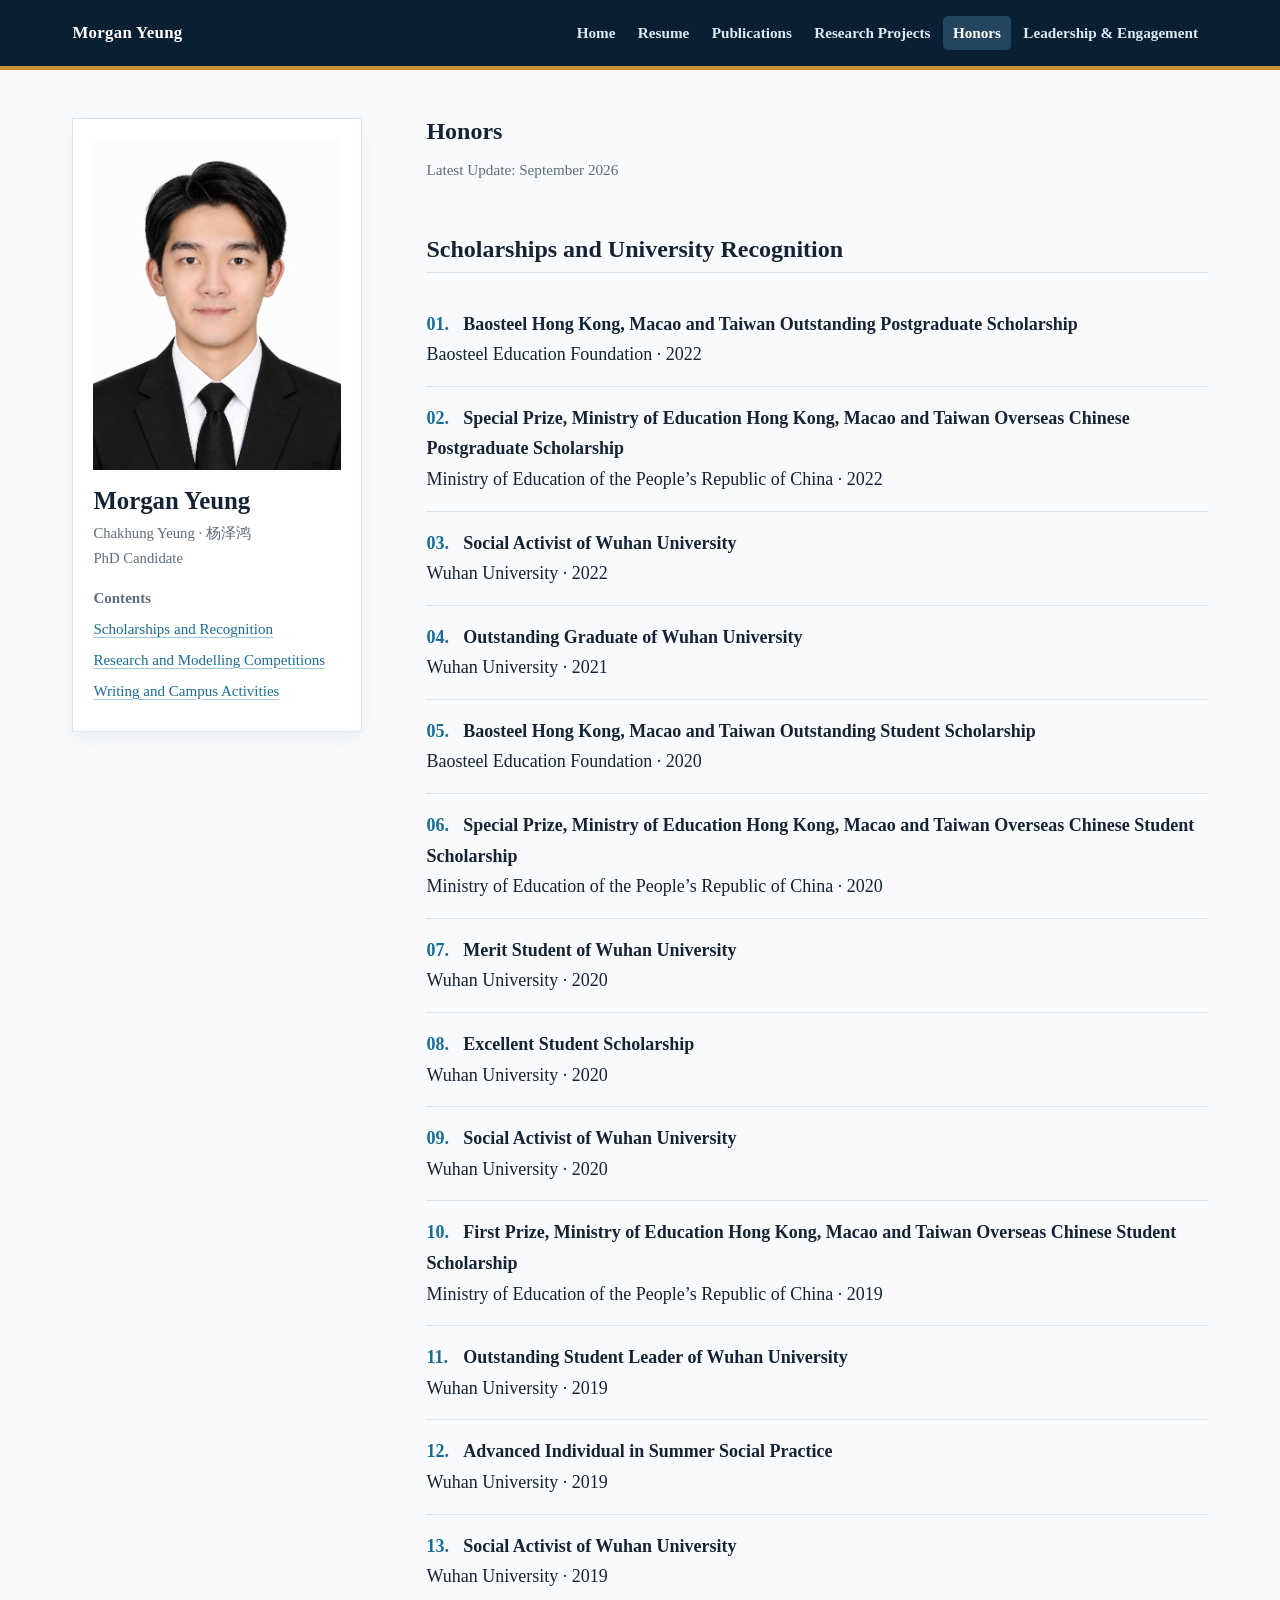
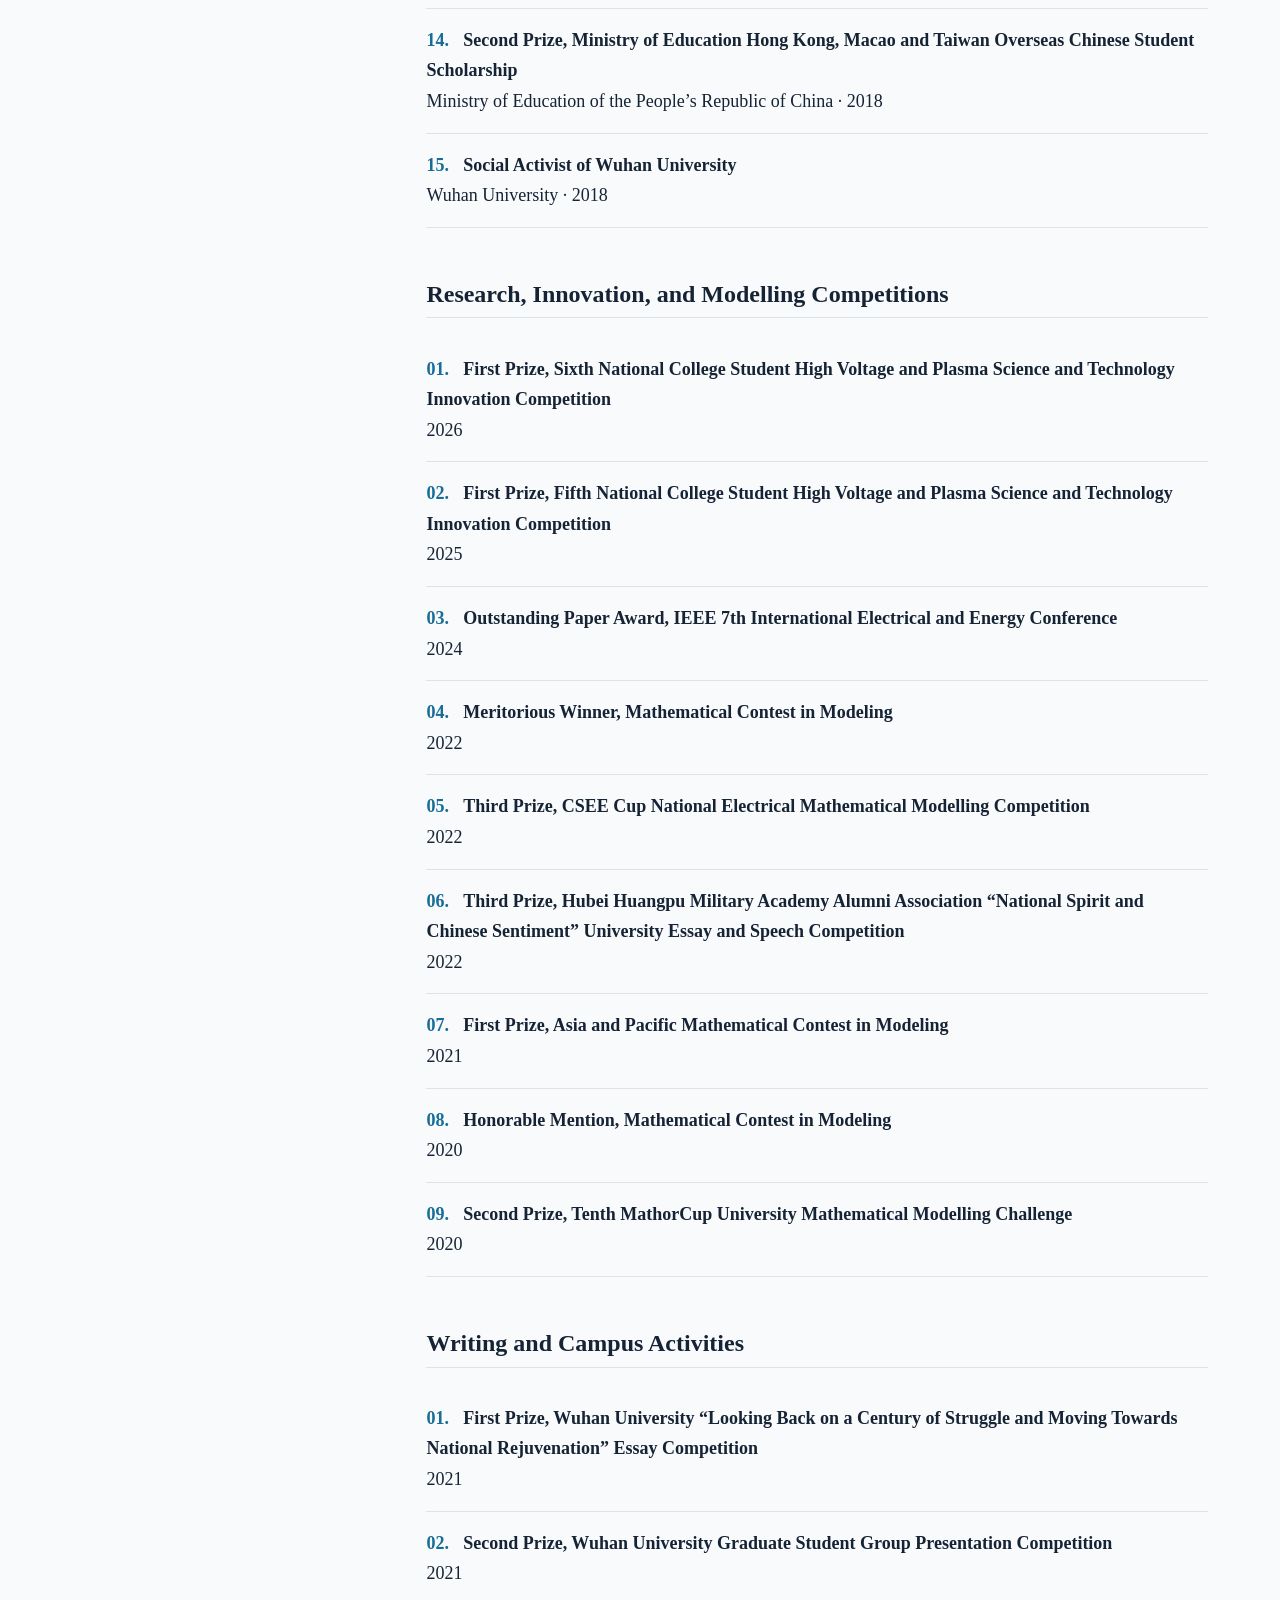
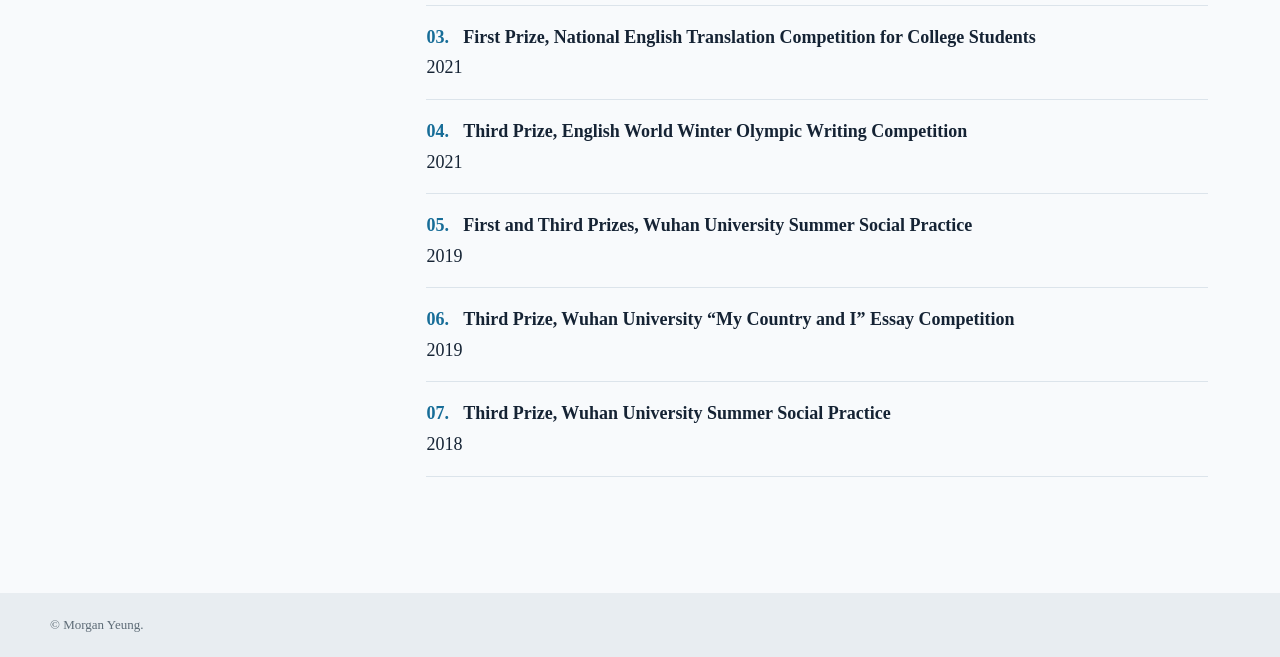
==== honors.html @ 5b08907d "Initial academic website" ====
<!doctype html>
<html lang="en"><head><meta charset="utf-8"><meta name="viewport" content="width=device-width,initial-scale=1"><meta name="description" content="Honors and awards of Morgan Yeung."><title>Honors | Morgan Yeung</title><link rel="icon" href="assets/favicon.svg"><link rel="stylesheet" href="styles.css?v=15"></head>
<body><header class="site-header"><div class="nav-wrap"><a class="brand" href="index.html">Morgan Yeung</a><nav class="topnav" aria-label="Primary"><a href="index.html">Home</a><a href="assets/Resume_ChakhungYeung.pdf" download="Resume_ChakhungYeung.pdf">Resume</a><a href="publications.html">Publications</a><a href="projects.html">Research Projects</a><a aria-current="page" href="honors.html">Honors</a><a href="leadership.html">Leadership &amp; Engagement</a></nav></div></header>
<main class="layout"><aside class="profile"><div class="profile-card"><img src="assets/morgan-yeung-profile.png" alt="Portrait of Morgan Yeung"><div><h1>Morgan Yeung</h1><p class="identity">Chakhung Yeung · 杨泽鸿<br>PhD Candidate</p><ul class="profile-list"><li class="profile-label">Contents</li><li><a href="#scholarships">Scholarships and Recognition</a></li><li><a href="#competitions">Research and Modelling Competitions</a></li><li><a href="#campus">Writing and Campus Activities</a></li></ul></div></div></aside>
<article class="content"><h2 class="page-title">Honors</h2><p class="latest-update">Latest Update: September 2026</p>
<section class="section" id="scholarships"><h2>Scholarships and University Recognition</h2><div class="award"><strong><span class="award-index">01.</span>Baosteel Hong Kong, Macao and Taiwan Outstanding Postgraduate Scholarship</strong><span>Baosteel Education Foundation · 2022</span></div><div class="award"><strong><span class="award-index">02.</span>Special Prize, Ministry of Education Hong Kong, Macao and Taiwan Overseas Chinese Postgraduate Scholarship</strong><span>Ministry of Education of the People’s Republic of China · 2022</span></div><div class="award"><strong><span class="award-index">03.</span>Social Activist of Wuhan University</strong><span>Wuhan University · 2022</span></div><div class="award"><strong><span class="award-index">04.</span>Outstanding Graduate of Wuhan University</strong><span>Wuhan University · 2021</span></div><div class="award"><strong><span class="award-index">05.</span>Baosteel Hong Kong, Macao and Taiwan Outstanding Student Scholarship</strong><span>Baosteel Education Foundation · 2020</span></div><div class="award"><strong><span class="award-index">06.</span>Special Prize, Ministry of Education Hong Kong, Macao and Taiwan Overseas Chinese Student Scholarship</strong><span>Ministry of Education of the People’s Republic of China · 2020</span></div><div class="award"><strong><span class="award-index">07.</span>Merit Student of Wuhan University</strong><span>Wuhan University · 2020</span></div><div class="award"><strong><span class="award-index">08.</span>Excellent Student Scholarship</strong><span>Wuhan University · 2020</span></div><div class="award"><strong><span class="award-index">09.</span>Social Activist of Wuhan University</strong><span>Wuhan University · 2020</span></div><div class="award"><strong><span class="award-index">10.</span>First Prize, Ministry of Education Hong Kong, Macao and Taiwan Overseas Chinese Student Scholarship</strong><span>Ministry of Education of the People’s Republic of China · 2019</span></div><div class="award"><strong><span class="award-index">11.</span>Outstanding Student Leader of Wuhan University</strong><span>Wuhan University · 2019</span></div><div class="award"><strong><span class="award-index">12.</span>Advanced Individual in Summer Social Practice</strong><span>Wuhan University · 2019</span></div><div class="award"><strong><span class="award-index">13.</span>Social Activist of Wuhan University</strong><span>Wuhan University · 2019</span></div><div class="award"><strong><span class="award-index">14.</span>Second Prize, Ministry of Education Hong Kong, Macao and Taiwan Overseas Chinese Student Scholarship</strong><span>Ministry of Education of the People’s Republic of China · 2018</span></div><div class="award"><strong><span class="award-index">15.</span>Social Activist of Wuhan University</strong><span>Wuhan University · 2018</span></div></section>
<section class="section" id="competitions"><h2>Research, Innovation, and Modelling Competitions</h2><div class="award"><strong><span class="award-index">01.</span>First Prize, Sixth National College Student High Voltage and Plasma Science and Technology Innovation Competition</strong><span>2026</span></div><div class="award"><strong><span class="award-index">02.</span>First Prize, Fifth National College Student High Voltage and Plasma Science and Technology Innovation Competition</strong><span>2025</span></div><div class="award"><strong><span class="award-index">03.</span>Outstanding Paper Award, IEEE 7th International Electrical and Energy Conference</strong><span>2024</span></div><div class="award"><strong><span class="award-index">04.</span>Meritorious Winner, Mathematical Contest in Modeling</strong><span>2022</span></div><div class="award"><strong><span class="award-index">05.</span>Third Prize, CSEE Cup National Electrical Mathematical Modelling Competition</strong><span>2022</span></div><div class="award"><strong><span class="award-index">06.</span>Third Prize, Hubei Huangpu Military Academy Alumni Association “National Spirit and Chinese Sentiment” University Essay and Speech Competition</strong><span>2022</span></div><div class="award"><strong><span class="award-index">07.</span>First Prize, Asia and Pacific Mathematical Contest in Modeling</strong><span>2021</span></div><div class="award"><strong><span class="award-index">08.</span>Honorable Mention, Mathematical Contest in Modeling</strong><span>2020</span></div><div class="award"><strong><span class="award-index">09.</span>Second Prize, Tenth MathorCup University Mathematical Modelling Challenge</strong><span>2020</span></div></section>
<section class="section" id="campus"><h2>Writing and Campus Activities</h2><div class="award"><strong><span class="award-index">01.</span>First Prize, Wuhan University “Looking Back on a Century of Struggle and Moving Towards National Rejuvenation” Essay Competition</strong><span>2021</span></div><div class="award"><strong><span class="award-index">02.</span>Second Prize, Wuhan University Graduate Student Group Presentation Competition</strong><span>2021</span></div><div class="award"><strong><span class="award-index">03.</span>First Prize, National English Translation Competition for College Students</strong><span>2021</span></div><div class="award"><strong><span class="award-index">04.</span>Third Prize, English World Winter Olympic Writing Competition</strong><span>2021</span></div><div class="award"><strong><span class="award-index">05.</span>First and Third Prizes, Wuhan University Summer Social Practice</strong><span>2019</span></div><div class="award"><strong><span class="award-index">06.</span>Third Prize, Wuhan University “My Country and I” Essay Competition</strong><span>2019</span></div><div class="award"><strong><span class="award-index">07.</span>Third Prize, Wuhan University Summer Social Practice</strong><span>2018</span></div></section></article></main><footer class="site-footer"><div>© Morgan Yeung.</div></footer></body></html>
---- styles.css ----
:root{--ink:#152334;--muted:#5f6d7b;--paper:#f8fafc;--line:#dce4eb;--navy:#0b1f33;--blue:#176d98;--pale:#eaf4f8;--gold:#c99335;--max:1180px}*{box-sizing:border-box}html{scroll-behavior:smooth}body{margin:0;background:var(--paper);color:var(--ink);font:16px/1.7 Georgia,"Times New Roman",serif}a{color:var(--blue);text-decoration-color:#9ccce1;text-underline-offset:3px}a:hover{color:#0b4b6d}.site-header{background:var(--navy);color:#fff;border-bottom:4px solid var(--gold)}.nav-wrap{max-width:var(--max);margin:auto;padding:1rem 1.4rem;display:flex;justify-content:space-between;gap:1.5rem;align-items:center}.brand{font-family:Arial,sans-serif;font-weight:700;font-size:1.05rem;color:#fff;text-decoration:none;letter-spacing:.02em}.topnav{display:flex;flex-wrap:wrap;gap:.2rem}.topnav a{font:600 .83rem/1.3 Arial,sans-serif;color:#dceaf2;text-decoration:none;padding:.45rem .6rem;border-radius:5px}.topnav a:hover,.topnav a[aria-current=page]{color:#fff;background:#23465e}.layout{max-width:var(--max);margin:0 auto;padding:3rem 1.4rem 4rem;display:grid;grid-template-columns:290px minmax(0,1fr);gap:4rem}.profile{align-self:start}.profile-card{background:#fff;border:1px solid var(--line);padding:1.25rem;box-shadow:0 8px 22px rgb(21 35 52/.05)}.profile img{width:100%;aspect-ratio:1/1.05;object-fit:cover;display:block;margin-bottom:1.1rem}.profile h1{font-size:1.65rem;line-height:1.15;margin:0 0 .3rem}.identity{color:var(--muted);font-size:.92rem;margin:.2rem 0 1rem}.profile-list{font:14px/1.55 Arial,sans-serif;margin:0;padding:0;list-style:none}.profile-list li{margin:.48rem 0}.profile-list a{word-break:break-word}.content{min-width:0}.eyebrow{font:700 .72rem/1 Arial,sans-serif;letter-spacing:.13em;text-transform:uppercase;color:var(--blue);margin:0 0 .8rem}.lead{font-size:1.22rem;line-height:1.72;margin:0 0 2rem;max-width:780px}.page-title{font-size:2.55rem;line-height:1.15;margin:0 0 .7rem}.section{margin:3.25rem 0}.section h2{font-size:1.55rem;line-height:1.2;margin:0 0 1.2rem;padding-bottom:.55rem;border-bottom:1px solid var(--line)}.section h3{font-size:1.15rem;line-height:1.3;margin:0 0 .4rem}.interest-grid{display:grid;grid-template-columns:repeat(3,minmax(0,1fr));gap:1rem}.interest{background:#fff;border-top:3px solid var(--blue);padding:1.2rem 1.15rem}.interest p,.pub p,.timeline p{margin:.35rem 0;color:#40505e}.timeline{border-left:2px solid #bdd8e6;margin-left:.25rem;padding-left:1.45rem}.timeline-item{position:relative;padding:0 0 1.5rem}.timeline-item:before{content:"";position:absolute;left:-1.93rem;top:.45rem;width:.78rem;height:.78rem;border-radius:50%;background:var(--blue);border:3px solid var(--paper)}.date{font:700 .78rem/1 Arial,sans-serif;color:var(--blue);letter-spacing:.04em;text-transform:uppercase}.pub{padding:1.15rem 0;border-bottom:1px solid var(--line)}.pub:first-of-type{border-top:1px solid var(--line)}.pub-title{font-weight:700;font-size:1.03rem;line-height:1.38;margin:0}.venue{font-style:italic}.tag{display:inline-block;font:700 .68rem/1 Arial,sans-serif;letter-spacing:.05em;text-transform:uppercase;border:1px solid #bcd4e0;color:#28617c;padding:.3rem .42rem;margin:.55rem .35rem 0 0}.button-row{margin-top:.85rem;display:flex;flex-wrap:wrap;gap:.5rem}.button{display:inline-block;border:1px solid #9fc6d8;border-radius:4px;padding:.32rem .6rem;font:700 .73rem/1 Arial,sans-serif;text-decoration:none}.button:hover{background:var(--pale)}.project{background:#fff;border:1px solid var(--line);padding:1.4rem 1.5rem;margin:1rem 0}.project-meta{font:700 .76rem/1.4 Arial,sans-serif;text-transform:uppercase;letter-spacing:.045em;color:var(--blue);margin:.2rem 0 .75rem}.split{display:grid;grid-template-columns:repeat(2,minmax(0,1fr));gap:1rem}.award{padding:1rem 0;border-bottom:1px solid var(--line)}.award strong{display:block}.engagement{display:grid;grid-template-columns:1.15fr .85fr;gap:1.4rem;padding:1.5rem 0;border-bottom:1px solid var(--line)}.engagement img{width:100%;height:215px;object-fit:cover}.engagement figure{margin:0}.engagement figcaption{font:12px/1.45 Arial,sans-serif;color:var(--muted);margin-top:.4rem}.note{background:var(--pale);border-left:4px solid var(--blue);padding:1rem 1.2rem;color:#314653}.site-footer{background:#e8edf1;color:#5d6b76;font:13px/1.5 Arial,sans-serif;padding:1.4rem}.site-footer div{max-width:var(--max);margin:auto}@media(max-width:820px){.layout{grid-template-columns:1fr;gap:2rem;padding-top:2rem}.profile{max-width:none}.profile-card{display:grid;grid-template-columns:120px 1fr;gap:1rem}.profile img{grid-row:span 2;margin:0}.interest-grid,.split{grid-template-columns:1fr}.engagement{grid-template-columns:1fr}.nav-wrap{align-items:flex-start;flex-direction:column;gap:.7rem}}@media(max-width:520px){.layout{padding:1.5rem 1rem 3rem}.nav-wrap{padding:1rem}.topnav{gap:.1rem}.topnav a{padding:.35rem .42rem;font-size:.76rem}.profile-card{grid-template-columns:95px 1fr;padding:1rem}.profile h1{font-size:1.3rem}.page-title{font-size:2.05rem}.lead{font-size:1.08rem}}
body,.brand,.topnav a,.profile-list,.eyebrow,.date,.tag,.button,.project-meta,.engagement figcaption,.site-footer{font-family:"Times New Roman","SimSun","Songti SC",serif}.profile img{aspect-ratio:auto;height:auto;object-fit:contain;object-position:top center;background:#edf2f5}.profile-label{font-weight:700;color:var(--muted);margin-top:1rem!important}.profile-links{border-top:1px solid var(--line);margin-top:1rem;padding-top:.8rem;display:grid;gap:.35rem;font-size:.9rem}.profile-links p{font-weight:700;color:var(--muted);margin:.45rem 0 .05rem}.profile-links a{display:block}
.research-list{margin:.8rem 0 0;padding-left:1.35rem}.research-list li{margin:.65rem 0;padding-left:.15rem}
body{font-size:18px}.profile h1{font-size:1.55rem}.page-title{font-size:1.5rem}.section h2{font-size:1.5rem}.section h3{font-size:1.14rem}.lead{font-size:1rem;line-height:1.72}.topnav a{font-size:.95rem}.profile-list,.profile-links{font-size:.94rem}.eyebrow{font-size:.78rem}.date,.tag,.button,.project-meta{font-size:.76rem}
*,*::before,*::after{font-family:"Times New Roman","SimSun",serif!important}
.page-title,.section h2{font-size:1.5rem}

/* Home-page section headings deliberately share one typographic scale. */
.module-title{
  font-size:1.5rem !important;
  line-height:1.2 !important;
  font-weight:700 !important;
  margin:0 0 1.2rem !important;
  padding-bottom:.55rem !important;
  border-bottom:1px solid var(--line) !important;
}

.tag{
  text-transform:none !important;
  letter-spacing:.025em !important;
}

.author-note{margin:1rem 0 0;color:var(--muted);font-size:.9rem}

/* Keep the Home introduction and research list typographically identical. */
.home-copy,.research-list,.research-list li{
  font-family:"Times New Roman","SimSun",serif !important;
  font-size:18px !important;
  font-weight:400 !important;
  font-style:normal !important;
  line-height:1.72 !important;
}

h2.module-title{
  font-family:"Times New Roman","SimSun",serif !important;
  font-size:27px !important;
}

.date{text-transform:none !important}
.featured-publications .module-title{border-bottom:0 !important}
.featured-publications .pub:first-of-type{border-top:0 !important}
.button-row .author-note{margin:0;align-self:center}

.latest-update{margin:.45rem 0 2.35rem;color:var(--muted);font-size:.95rem}
.publication-category{margin:2.4rem 0 .2rem;font-size:1.18rem!important;line-height:1.3!important;color:var(--ink)}
.publication-category:first-of-type{margin-top:.35rem}
.author-list{font-size:.98rem;line-height:1.65}
.author-self{font-weight:700;text-decoration:underline;text-decoration-thickness:1px;text-underline-offset:2px}
.engagement-logo{object-fit:contain!important;background:#fff}
.engagement.single-column{grid-template-columns:1fr}
.journal-topics{display:grid;gap:1.75rem;margin-top:1rem}
.journal-topic{padding:1.25rem 1.2rem .15rem;border:1px solid var(--line);border-left:4px solid var(--link);background:rgba(255,255,255,.32)}
.journal-topic .publication-category{margin:0 0 .4rem;padding:0 0 .75rem;border-bottom:1px solid var(--line);font-size:1.18rem!important;line-height:1.35!important}
.topic-index{display:inline-block;margin-right:.45rem;color:var(--link);font-size:.9em}
.conference-list{margin-top:1rem}
.publications-page .pub{padding:.85rem 0 1.2rem;border:0}
.publications-page .pub:first-of-type{border-top:0}
.journal-topic{border:0;border-left:3px solid var(--link);background:#f1f6f9;padding:1.1rem 1.2rem .15rem}
.journal-topic .publication-category{padding-bottom:.2rem;border-bottom:0}
.conference-list{display:grid;gap:.15rem}
.award-index{display:inline-block;min-width:2.3rem;color:var(--blue)}
.thesis-list{display:grid;gap:.85rem;margin:.2rem 0 0;padding-left:1.4rem}
.thesis-list li{padding-left:.15rem}
.thesis-list .thesis{padding:1.05rem 1.2rem;background:#f1f6f9;border-left:3px solid var(--link)}
.thesis-list p{margin:0;line-height:1.55}
.thesis-title{font-size:1.03rem}
.thesis-year{display:inline-block;margin-right:.45rem;padding:.12rem .38rem;background:var(--blue);color:#fff;font-size:.82rem;font-weight:700;line-height:1.15}
.corresponding-mark{color:var(--blue);font-size:.82em;font-weight:700;margin-left:.08rem}
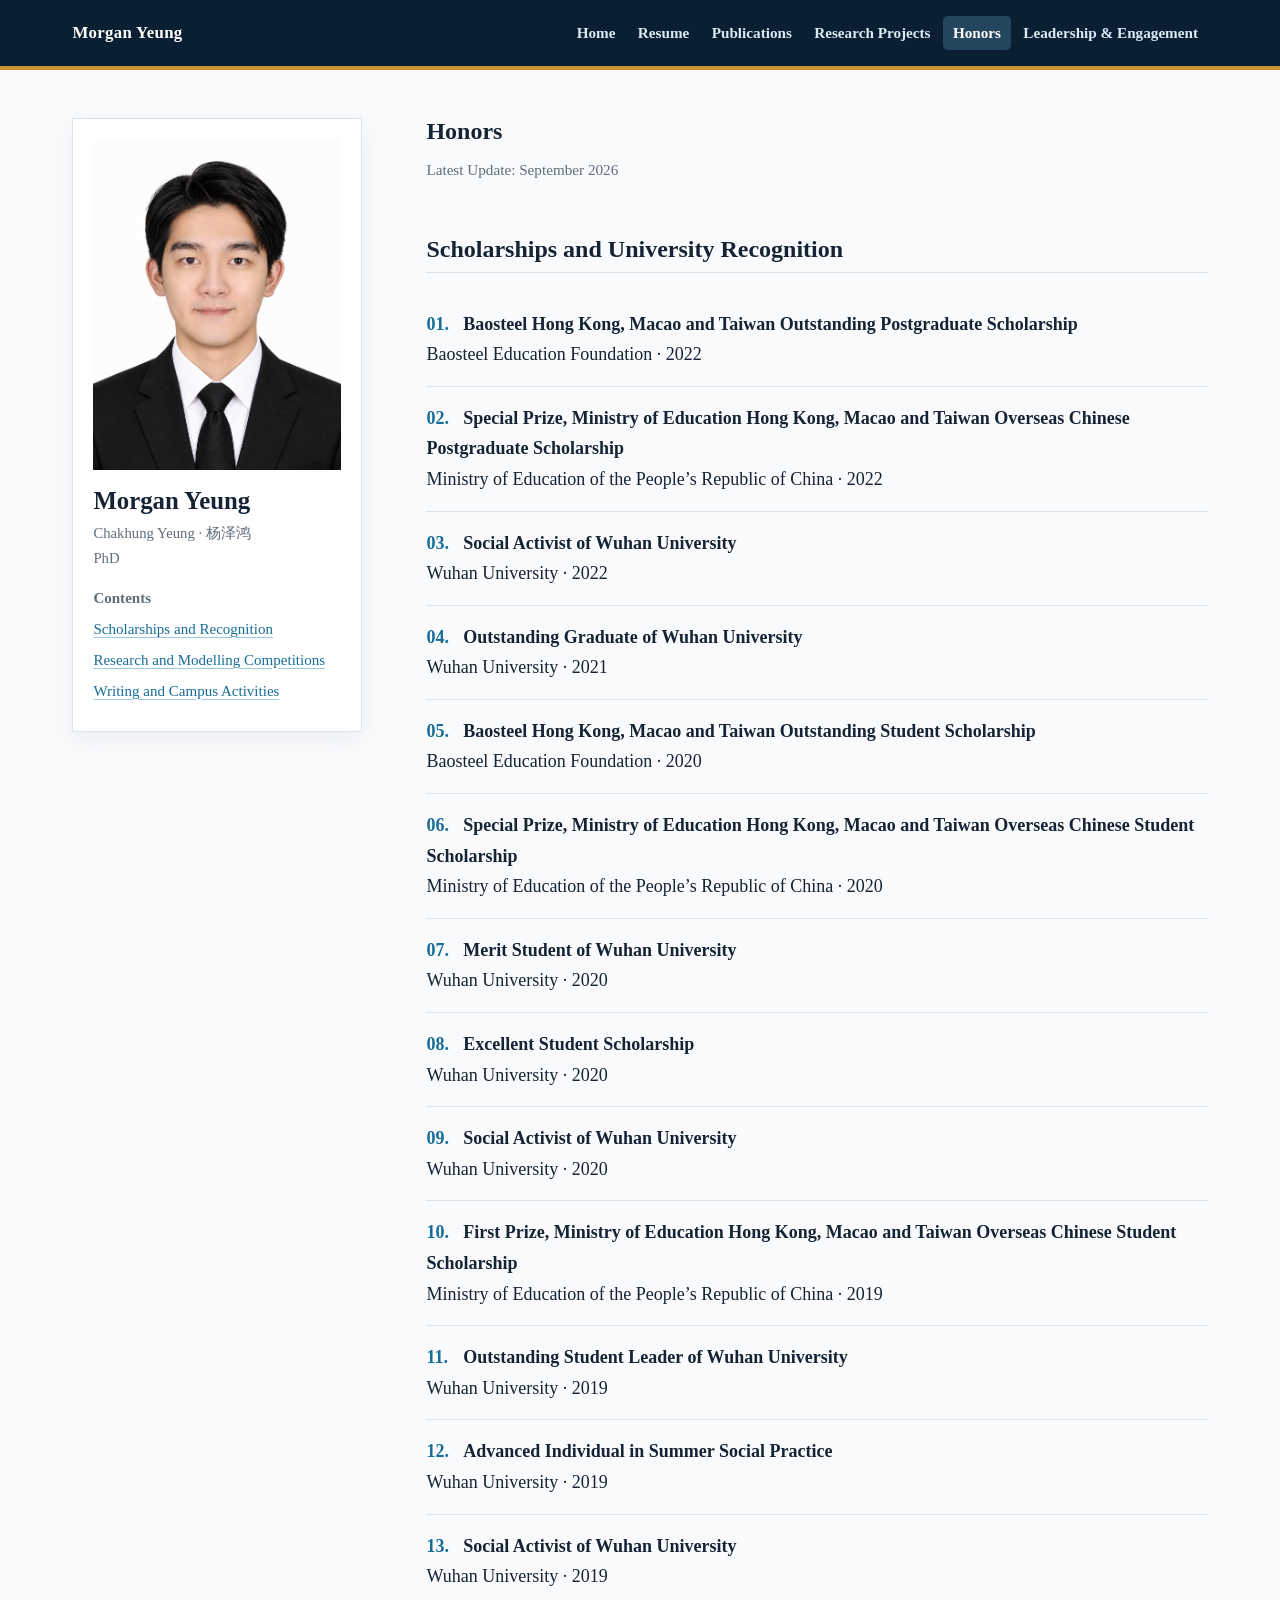
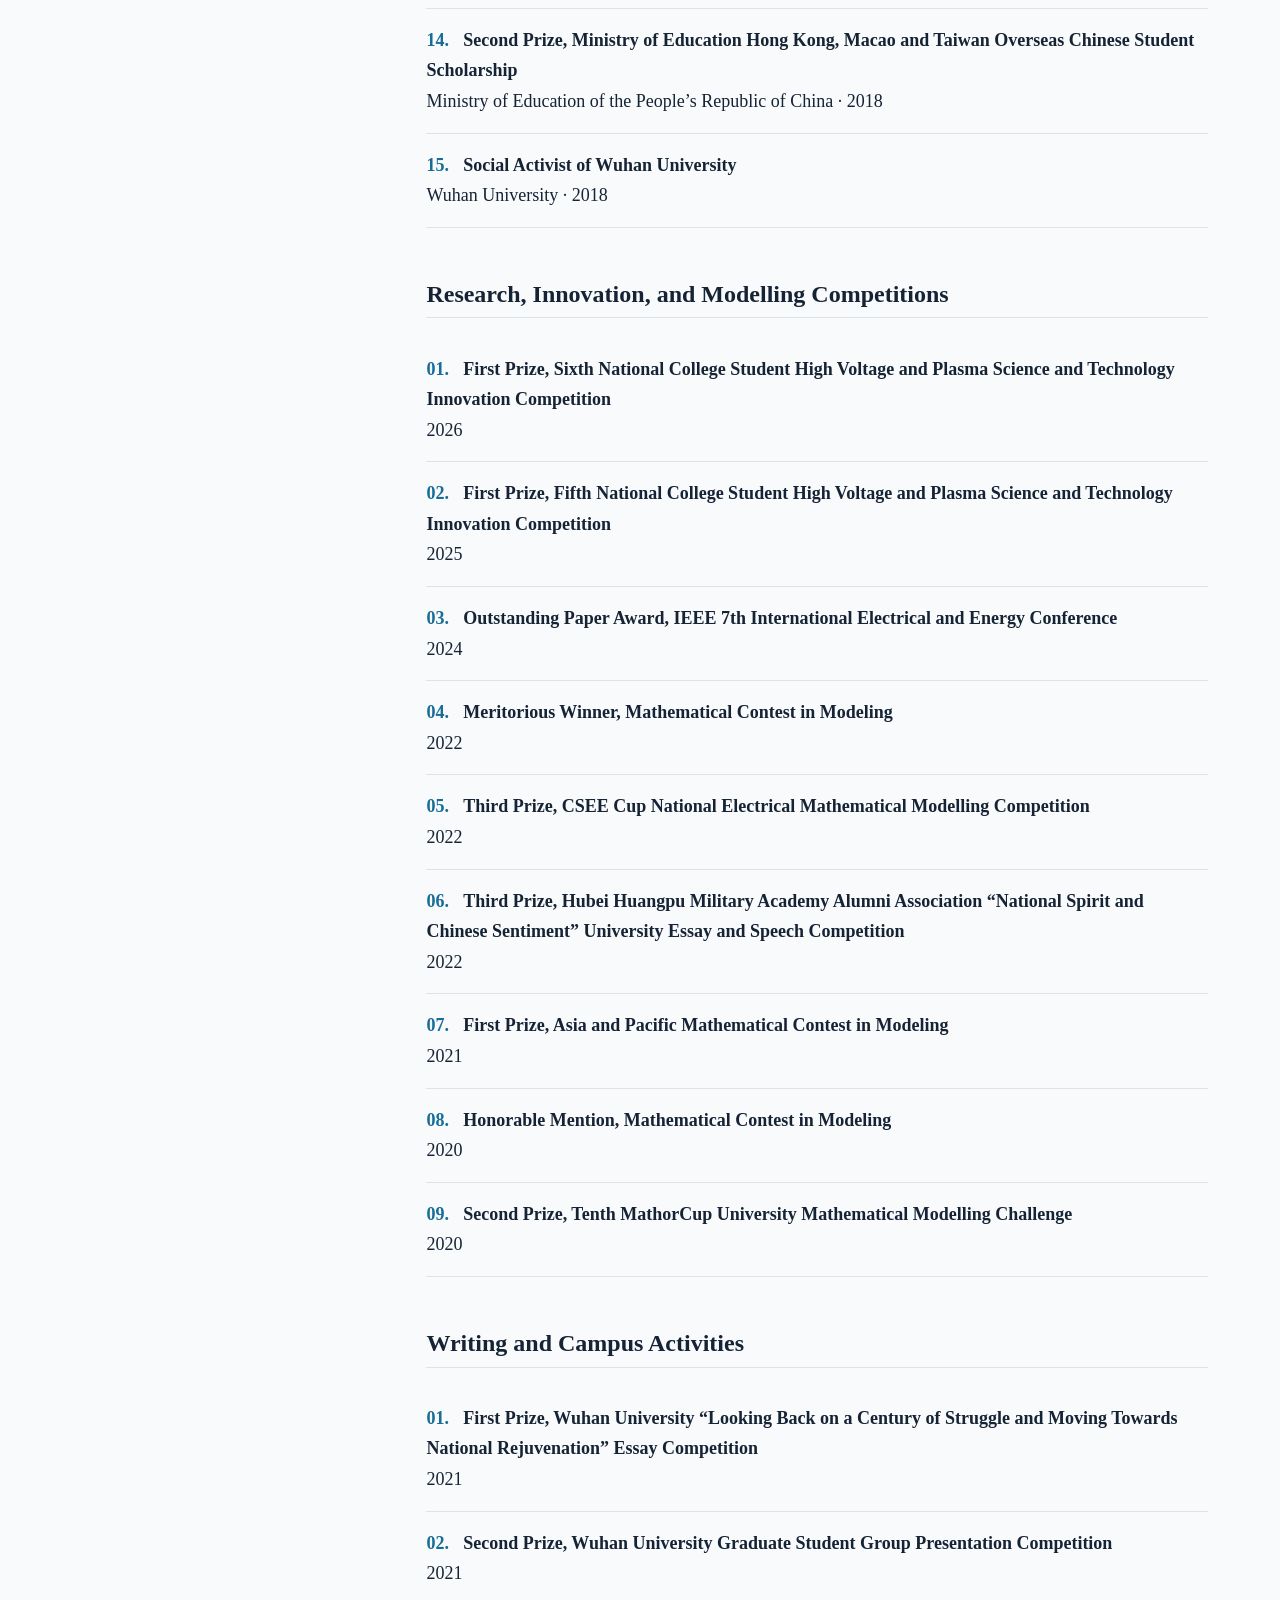
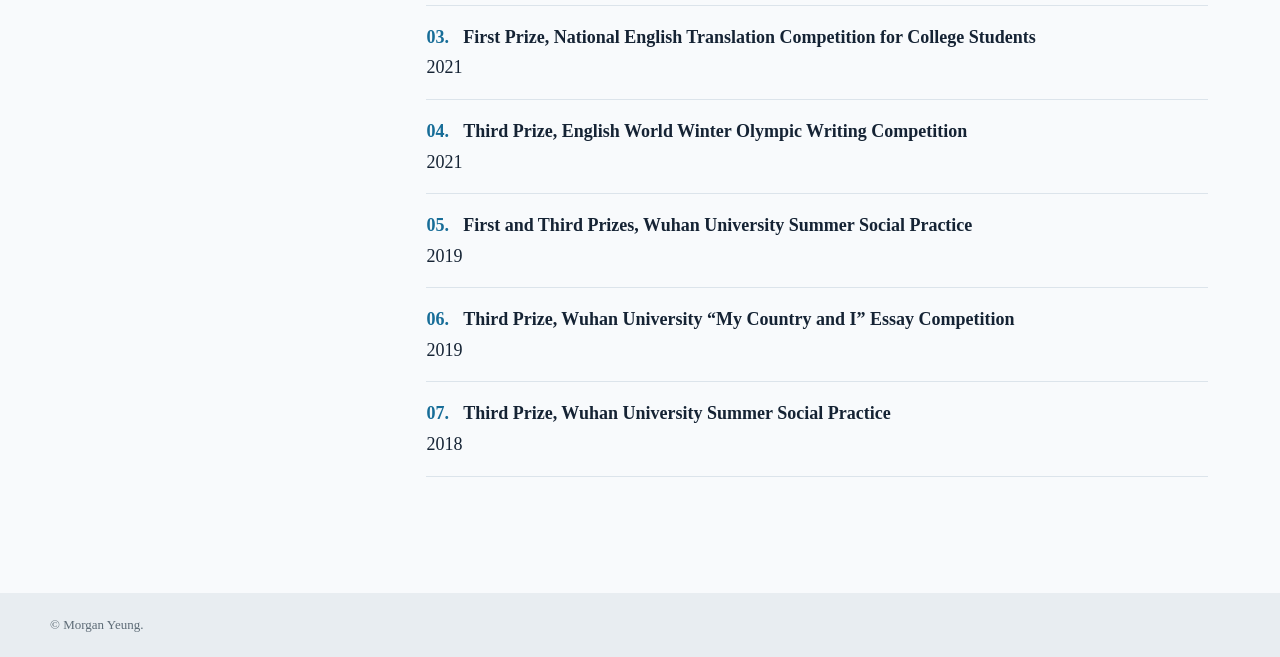
==== commit c724dbb6: "Update academic degree status" ====
--- a/honors.html
+++ b/honors.html
@@ -1,8 +1,9 @@
-<!doctype html>
-<html lang="en"><head><meta charset="utf-8"><meta name="viewport" content="width=device-width,initial-scale=1"><meta name="description" content="Honors and awards of Morgan Yeung."><title>Honors | Morgan Yeung</title><link rel="icon" href="assets/favicon.svg"><link rel="stylesheet" href="styles.css?v=15"></head>
-<body><header class="site-header"><div class="nav-wrap"><a class="brand" href="index.html">Morgan Yeung</a><nav class="topnav" aria-label="Primary"><a href="index.html">Home</a><a href="assets/Resume_ChakhungYeung.pdf" download="Resume_ChakhungYeung.pdf">Resume</a><a href="publications.html">Publications</a><a href="projects.html">Research Projects</a><a aria-current="page" href="honors.html">Honors</a><a href="leadership.html">Leadership &amp; Engagement</a></nav></div></header>
-<main class="layout"><aside class="profile"><div class="profile-card"><img src="assets/morgan-yeung-profile.png" alt="Portrait of Morgan Yeung"><div><h1>Morgan Yeung</h1><p class="identity">Chakhung Yeung · 杨泽鸿<br>PhD Candidate</p><ul class="profile-list"><li class="profile-label">Contents</li><li><a href="#scholarships">Scholarships and Recognition</a></li><li><a href="#competitions">Research and Modelling Competitions</a></li><li><a href="#campus">Writing and Campus Activities</a></li></ul></div></div></aside>
-<article class="content"><h2 class="page-title">Honors</h2><p class="latest-update">Latest Update: September 2026</p>
-<section class="section" id="scholarships"><h2>Scholarships and University Recognition</h2><div class="award"><strong><span class="award-index">01.</span>Baosteel Hong Kong, Macao and Taiwan Outstanding Postgraduate Scholarship</strong><span>Baosteel Education Foundation · 2022</span></div><div class="award"><strong><span class="award-index">02.</span>Special Prize, Ministry of Education Hong Kong, Macao and Taiwan Overseas Chinese Postgraduate Scholarship</strong><span>Ministry of Education of the People’s Republic of China · 2022</span></div><div class="award"><strong><span class="award-index">03.</span>Social Activist of Wuhan University</strong><span>Wuhan University · 2022</span></div><div class="award"><strong><span class="award-index">04.</span>Outstanding Graduate of Wuhan University</strong><span>Wuhan University · 2021</span></div><div class="award"><strong><span class="award-index">05.</span>Baosteel Hong Kong, Macao and Taiwan Outstanding Student Scholarship</strong><span>Baosteel Education Foundation · 2020</span></div><div class="award"><strong><span class="award-index">06.</span>Special Prize, Ministry of Education Hong Kong, Macao and Taiwan Overseas Chinese Student Scholarship</strong><span>Ministry of Education of the People’s Republic of China · 2020</span></div><div class="award"><strong><span class="award-index">07.</span>Merit Student of Wuhan University</strong><span>Wuhan University · 2020</span></div><div class="award"><strong><span class="award-index">08.</span>Excellent Student Scholarship</strong><span>Wuhan University · 2020</span></div><div class="award"><strong><span class="award-index">09.</span>Social Activist of Wuhan University</strong><span>Wuhan University · 2020</span></div><div class="award"><strong><span class="award-index">10.</span>First Prize, Ministry of Education Hong Kong, Macao and Taiwan Overseas Chinese Student Scholarship</strong><span>Ministry of Education of the People’s Republic of China · 2019</span></div><div class="award"><strong><span class="award-index">11.</span>Outstanding Student Leader of Wuhan University</strong><span>Wuhan University · 2019</span></div><div class="award"><strong><span class="award-index">12.</span>Advanced Individual in Summer Social Practice</strong><span>Wuhan University · 2019</span></div><div class="award"><strong><span class="award-index">13.</span>Social Activist of Wuhan University</strong><span>Wuhan University · 2019</span></div><div class="award"><strong><span class="award-index">14.</span>Second Prize, Ministry of Education Hong Kong, Macao and Taiwan Overseas Chinese Student Scholarship</strong><span>Ministry of Education of the People’s Republic of China · 2018</span></div><div class="award"><strong><span class="award-index">15.</span>Social Activist of Wuhan University</strong><span>Wuhan University · 2018</span></div></section>
-<section class="section" id="competitions"><h2>Research, Innovation, and Modelling Competitions</h2><div class="award"><strong><span class="award-index">01.</span>First Prize, Sixth National College Student High Voltage and Plasma Science and Technology Innovation Competition</strong><span>2026</span></div><div class="award"><strong><span class="award-index">02.</span>First Prize, Fifth National College Student High Voltage and Plasma Science and Technology Innovation Competition</strong><span>2025</span></div><div class="award"><strong><span class="award-index">03.</span>Outstanding Paper Award, IEEE 7th International Electrical and Energy Conference</strong><span>2024</span></div><div class="award"><strong><span class="award-index">04.</span>Meritorious Winner, Mathematical Contest in Modeling</strong><span>2022</span></div><div class="award"><strong><span class="award-index">05.</span>Third Prize, CSEE Cup National Electrical Mathematical Modelling Competition</strong><span>2022</span></div><div class="award"><strong><span class="award-index">06.</span>Third Prize, Hubei Huangpu Military Academy Alumni Association “National Spirit and Chinese Sentiment” University Essay and Speech Competition</strong><span>2022</span></div><div class="award"><strong><span class="award-index">07.</span>First Prize, Asia and Pacific Mathematical Contest in Modeling</strong><span>2021</span></div><div class="award"><strong><span class="award-index">08.</span>Honorable Mention, Mathematical Contest in Modeling</strong><span>2020</span></div><div class="award"><strong><span class="award-index">09.</span>Second Prize, Tenth MathorCup University Mathematical Modelling Challenge</strong><span>2020</span></div></section>
-<section class="section" id="campus"><h2>Writing and Campus Activities</h2><div class="award"><strong><span class="award-index">01.</span>First Prize, Wuhan University “Looking Back on a Century of Struggle and Moving Towards National Rejuvenation” Essay Competition</strong><span>2021</span></div><div class="award"><strong><span class="award-index">02.</span>Second Prize, Wuhan University Graduate Student Group Presentation Competition</strong><span>2021</span></div><div class="award"><strong><span class="award-index">03.</span>First Prize, National English Translation Competition for College Students</strong><span>2021</span></div><div class="award"><strong><span class="award-index">04.</span>Third Prize, English World Winter Olympic Writing Competition</strong><span>2021</span></div><div class="award"><strong><span class="award-index">05.</span>First and Third Prizes, Wuhan University Summer Social Practice</strong><span>2019</span></div><div class="award"><strong><span class="award-index">06.</span>Third Prize, Wuhan University “My Country and I” Essay Competition</strong><span>2019</span></div><div class="award"><strong><span class="award-index">07.</span>Third Prize, Wuhan University Summer Social Practice</strong><span>2018</span></div></section></article></main><footer class="site-footer"><div>© Morgan Yeung.</div></footer></body></html>
+<!doctype html>
+<html lang="en"><head><meta charset="utf-8"><meta name="viewport" content="width=device-width,initial-scale=1"><meta name="description" content="Honors and awards of Morgan Yeung."><title>Honors | Morgan Yeung</title><link rel="canonical" href="https://morgansimon.github.io/honors.html"><meta property="og:type" content="website"><meta property="og:title" content="Honors | Morgan Yeung"><meta property="og:description" content="Honors, scholarships, competitions, and campus activities of Morgan Yeung."><meta property="og:url" content="https://morgansimon.github.io/honors.html"><link rel="icon" href="assets/favicon.svg"><link rel="stylesheet" href="styles.css?v=20"></head>
+<body><header class="site-header"><div class="nav-wrap"><a class="brand" href="index.html">Morgan Yeung</a><nav class="topnav" aria-label="Primary"><a href="index.html">Home</a><a href="assets/Resume_ChakhungYeung_20260928updated.pdf" download="Resume_ChakhungYeung_20260928updated.pdf">Resume</a><a href="publications.html">Publications</a><a href="projects.html">Research Projects</a><a aria-current="page" href="honors.html">Honors</a><a href="leadership.html">Leadership &amp; Engagement</a></nav></div></header>
+<main class="layout"><aside class="profile"><div class="profile-card"><img src="assets/morgan-yeung-profile.png" alt="Portrait of Morgan Yeung"><div><h1>Morgan Yeung</h1><p class="identity">Chakhung Yeung · 杨泽鸿<br>PhD</p><ul class="profile-list"><li class="profile-label">Contents</li><li><a href="#scholarships">Scholarships and Recognition</a></li><li><a href="#competitions">Research and Modelling Competitions</a></li><li><a href="#campus">Writing and Campus Activities</a></li></ul></div></div></aside>
+<article class="content"><h2 class="page-title">Honors</h2><p class="latest-update">Latest Update: September 2026</p>
+<section class="section" id="scholarships"><h2>Scholarships and University Recognition</h2><div class="award"><strong><span class="award-index">01.</span>Baosteel Hong Kong, Macao and Taiwan Outstanding Postgraduate Scholarship</strong><span>Baosteel Education Foundation · 2022</span></div><div class="award"><strong><span class="award-index">02.</span>Special Prize, Ministry of Education Hong Kong, Macao and Taiwan Overseas Chinese Postgraduate Scholarship</strong><span>Ministry of Education of the People’s Republic of China · 2022</span></div><div class="award"><strong><span class="award-index">03.</span>Social Activist of Wuhan University</strong><span>Wuhan University · 2022</span></div><div class="award"><strong><span class="award-index">04.</span>Outstanding Graduate of Wuhan University</strong><span>Wuhan University · 2021</span></div><div class="award"><strong><span class="award-index">05.</span>Baosteel Hong Kong, Macao and Taiwan Outstanding Student Scholarship</strong><span>Baosteel Education Foundation · 2020</span></div><div class="award"><strong><span class="award-index">06.</span>Special Prize, Ministry of Education Hong Kong, Macao and Taiwan Overseas Chinese Student Scholarship</strong><span>Ministry of Education of the People’s Republic of China · 2020</span></div><div class="award"><strong><span class="award-index">07.</span>Merit Student of Wuhan University</strong><span>Wuhan University · 2020</span></div><div class="award"><strong><span class="award-index">08.</span>Excellent Student Scholarship</strong><span>Wuhan University · 2020</span></div><div class="award"><strong><span class="award-index">09.</span>Social Activist of Wuhan University</strong><span>Wuhan University · 2020</span></div><div class="award"><strong><span class="award-index">10.</span>First Prize, Ministry of Education Hong Kong, Macao and Taiwan Overseas Chinese Student Scholarship</strong><span>Ministry of Education of the People’s Republic of China · 2019</span></div><div class="award"><strong><span class="award-index">11.</span>Outstanding Student Leader of Wuhan University</strong><span>Wuhan University · 2019</span></div><div class="award"><strong><span class="award-index">12.</span>Advanced Individual in Summer Social Practice</strong><span>Wuhan University · 2019</span></div><div class="award"><strong><span class="award-index">13.</span>Social Activist of Wuhan University</strong><span>Wuhan University · 2019</span></div><div class="award"><strong><span class="award-index">14.</span>Second Prize, Ministry of Education Hong Kong, Macao and Taiwan Overseas Chinese Student Scholarship</strong><span>Ministry of Education of the People’s Republic of China · 2018</span></div><div class="award"><strong><span class="award-index">15.</span>Social Activist of Wuhan University</strong><span>Wuhan University · 2018</span></div></section>
+<section class="section" id="competitions"><h2>Research, Innovation, and Modelling Competitions</h2><div class="award"><strong><span class="award-index">01.</span>First Prize, Sixth National College Student High Voltage and Plasma Science and Technology Innovation Competition</strong><span>2026</span></div><div class="award"><strong><span class="award-index">02.</span>First Prize, Fifth National College Student High Voltage and Plasma Science and Technology Innovation Competition</strong><span>2025</span></div><div class="award"><strong><span class="award-index">03.</span>Outstanding Paper Award, IEEE 7th International Electrical and Energy Conference</strong><span>2024</span></div><div class="award"><strong><span class="award-index">04.</span>Meritorious Winner, Mathematical Contest in Modeling</strong><span>2022</span></div><div class="award"><strong><span class="award-index">05.</span>Third Prize, CSEE Cup National Electrical Mathematical Modelling Competition</strong><span>2022</span></div><div class="award"><strong><span class="award-index">06.</span>Third Prize, Hubei Huangpu Military Academy Alumni Association “National Spirit and Chinese Sentiment” University Essay and Speech Competition</strong><span>2022</span></div><div class="award"><strong><span class="award-index">07.</span>First Prize, Asia and Pacific Mathematical Contest in Modeling</strong><span>2021</span></div><div class="award"><strong><span class="award-index">08.</span>Honorable Mention, Mathematical Contest in Modeling</strong><span>2020</span></div><div class="award"><strong><span class="award-index">09.</span>Second Prize, Tenth MathorCup University Mathematical Modelling Challenge</strong><span>2020</span></div></section>
+<section class="section" id="campus"><h2>Writing and Campus Activities</h2><div class="award"><strong><span class="award-index">01.</span>First Prize, Wuhan University “Looking Back on a Century of Struggle and Moving Towards National Rejuvenation” Essay Competition</strong><span>2021</span></div><div class="award"><strong><span class="award-index">02.</span>Second Prize, Wuhan University Graduate Student Group Presentation Competition</strong><span>2021</span></div><div class="award"><strong><span class="award-index">03.</span>First Prize, National English Translation Competition for College Students</strong><span>2021</span></div><div class="award"><strong><span class="award-index">04.</span>Third Prize, English World Winter Olympic Writing Competition</strong><span>2021</span></div><div class="award"><strong><span class="award-index">05.</span>First and Third Prizes, Wuhan University Summer Social Practice</strong><span>2019</span></div><div class="award"><strong><span class="award-index">06.</span>Third Prize, Wuhan University “My Country and I” Essay Competition</strong><span>2019</span></div><div class="award"><strong><span class="award-index">07.</span>Third Prize, Wuhan University Summer Social Practice</strong><span>2018</span></div></section></article></main><footer class="site-footer"><div>© Morgan Yeung.</div></footer></body></html>
+
--- a/styles.css
+++ b/styles.css
@@ -66,3 +66,9 @@
 .thesis-title{font-size:1.03rem}
 .thesis-year{display:inline-block;margin-right:.45rem;padding:.12rem .38rem;background:var(--blue);color:#fff;font-size:.82rem;font-weight:700;line-height:1.15}
 .corresponding-mark{color:var(--blue);font-size:.82em;font-weight:700;margin-left:.08rem}
+.presenting-mark{color:var(--blue);font-size:.82em;font-weight:700;margin-left:.08rem}
+:root{--link:var(--blue)}
+a:focus-visible{outline:3px solid var(--gold);outline-offset:3px}
+.publication-actions{display:flex;align-items:center;flex-wrap:wrap;gap:.45rem;margin:.55rem 0 0;font-size:.84rem;line-height:1.4}.publication-status{display:inline-block;padding:.16rem .42rem;background:var(--pale);border:1px solid #bcd4e0;color:#28617c;font-weight:700}.publication-actions a{font-weight:700}
+.conference-meta{font-size:.98rem;line-height:1.65}
+.publication-detail{color:var(--muted)}.section-heading-with-note{display:flex;align-items:baseline;flex-wrap:wrap;gap:.45rem}.section h2 .section-note{font-size:.76rem!important;font-weight:400!important;color:var(--muted);white-space:nowrap}
